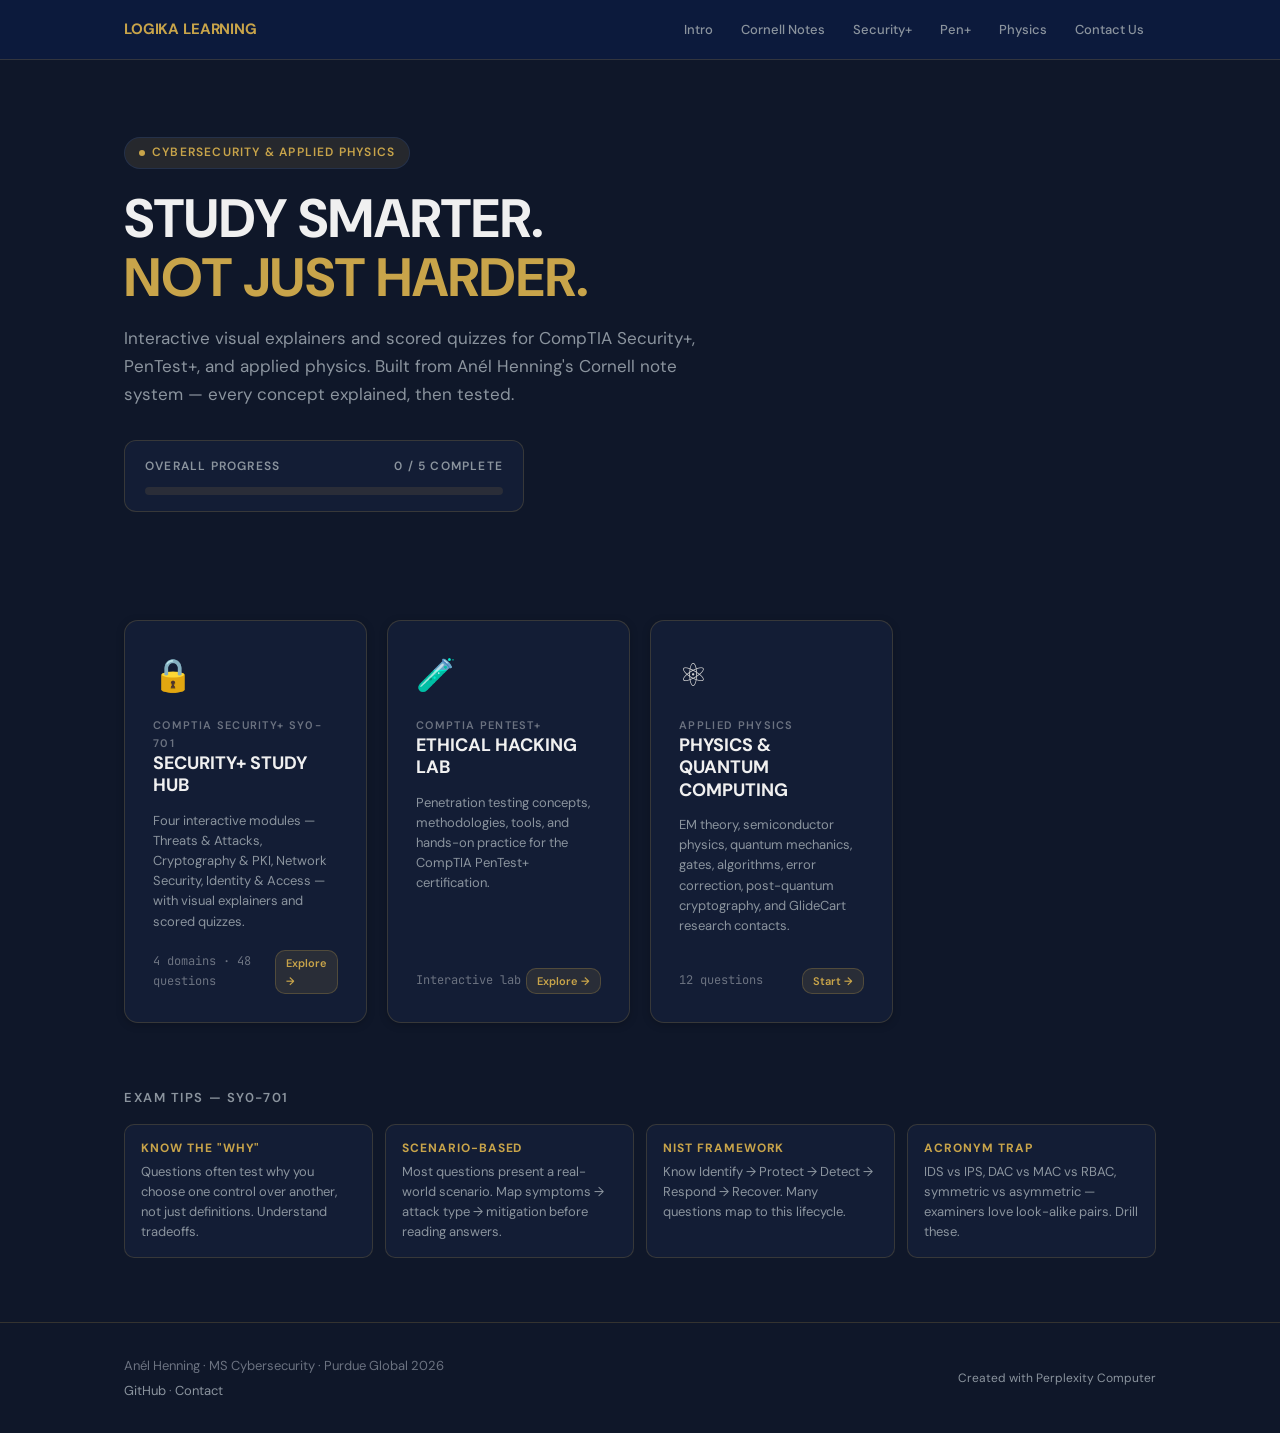
==== index.html @ 8297c1aa "Make all headings uppercase" ====
<!DOCTYPE html>
<html lang="en">
<head>
<!--
   ______                            __
  / ____/___  ____ ___  ____  __  __/ /____  _____
 / /   / __ \/ __ `__ \/ __ \/ / / / __/ _ \/ ___/
/ /___/ /_/ / / / / / / /_/ / /_/ / /_/  __/ /
\____/\____/_/ /_/ /_/ .___/\__,_/\__/\___/_/
                    /_/
        Created with Perplexity Computer
        https://www.perplexity.ai/computer
-->
<meta name="generator" content="Perplexity Computer">
<meta name="author" content="Perplexity Computer">
<meta property="og:see_also" content="https://www.perplexity.ai/computer">
<link rel="author" href="https://www.perplexity.ai/computer">
<meta charset="UTF-8">
<meta name="viewport" content="width=device-width, initial-scale=1.0">
<title>Logical Learning — Cybersecurity &amp; Applied Physics · Anél Henning</title>
<meta name="description" content="Interactive CompTIA Security+ study modules: visual explainers and quizzes for Threats, Cryptography, Network Security, and Identity & Access.">
<link rel="preconnect" href="https://fonts.googleapis.com">
<link rel="preconnect" href="https://fonts.gstatic.com" crossorigin>
<link href="https://fonts.googleapis.com/css2?family=DM+Sans:ital,opsz,wght@0,9..40,300;0,9..40,400;0,9..40,500;0,9..40,600;0,9..40,700&family=JetBrains+Mono:wght@400;500&display=swap" rel="stylesheet">
<style>
  :root {
    --bg: #0f1729;
    --bg-mid: #131d35;
    --bg-card: #131d35;
    --border: rgba(200,164,74,0.2);
    --border-hover: rgba(200,164,74,0.4);
    --accent: #c8a44a;
    --accent-glow: rgba(200,164,74,0.12);
    --green: #4ade80;
    --red: #fb7185;
    --amber: #e8c97a;
    --purple: #a78bfa;
    --text: #d4d4d4;
    --text-muted: #8b949e;
    --text-faint: #6b7280;
    --heading: #f0f0f0;
    --white: #f0f0f0;
  }

  *, *::before, *::after { box-sizing: border-box; margin: 0; padding: 0; }
  html { scroll-behavior: smooth; }

  body {
    font-family: 'DM Sans', system-ui, sans-serif;
    background: var(--bg);
    color: var(--text);
    line-height: 1.65;
    min-height: 100vh;
  }

  .container { max-width: 1080px; margin: 0 auto; padding: 0 clamp(1rem, 3vw, 1.5rem); position: relative; z-index: 1; }

  /* ── NAV ── */
  nav {
    position: sticky; top: 0; z-index: 100;
    background: rgba(13,27,62,0.95); backdrop-filter: blur(14px);
    border-bottom: 1px solid var(--border);
    padding: 14px 0;
  }
  .nav-inner { display: flex; align-items: center; justify-content: space-between; gap: 16px; flex-wrap: wrap; }
  .nav-brand { font-size: 15px; font-weight: 700; color: var(--accent); text-decoration: none; letter-spacing: -0.01em; }
  .nav-brand span { color: var(--text-muted); font-weight: 400; }
  .nav-links { display: flex; gap: 4px; flex-wrap: wrap; }
  .nav-links a {
    padding: 5px 12px; border-radius: 6px; font-size: clamp(0.75rem, 0.3vw + 0.65rem, 0.8125rem); font-weight: 500;
    text-decoration: none; color: var(--text-muted); transition: all 0.2s;
  }
  .nav-links a:hover { color: var(--accent); background: var(--accent-glow); }

  /* ── HERO ── */
  .hero { padding: clamp(3rem, 6vw, 5rem) 0 clamp(2rem, 5vw, 3.75rem); }

  .hero-badge {
    display: inline-flex; align-items: center; gap: 7px;
    padding: 5px 14px; border-radius: 20px; font-size: 12px; font-weight: 600;
    background: var(--accent-glow); border: 1px solid rgba(37,99,235,0.15);
    color: var(--accent); text-transform: uppercase; letter-spacing: 0.1em;
    margin-bottom: 20px;
  }
  .hero-badge::before { content: ''; width: 6px; height: 6px; border-radius: 50%; background: var(--accent); animation: pulse 2s infinite; }
  @keyframes pulse { 0%,100%{opacity:1} 50%{opacity:0.3} }

  h1, h2, h3, h4 { text-transform: uppercase; }
  h1 { font-size: clamp(1.75rem, 4vw + 0.5rem, 3.375rem); font-weight: 700; line-height: 1.1; color: var(--heading); }
  h1 em { font-style: normal; color: var(--accent); }

  .hero-sub { font-size: clamp(0.875rem, 0.5vw + 0.75rem, 1.0625rem); color: var(--text-muted); max-width: 580px; margin-top: 16px; line-height: 1.65; }

  .progress-bar-wrap {
    margin-top: clamp(1.5rem, 3vw, 2rem); max-width: 400px;
    background: var(--bg-mid); border: 1px solid var(--border);
    border-radius: 12px; padding: clamp(0.75rem, 2vw, 1rem) clamp(1rem, 2.5vw, 1.25rem);
  }
  .progress-bar-wrap label { font-size: 12px; font-weight: 600; text-transform: uppercase; letter-spacing: 0.1em; color: var(--text-muted); display: flex; justify-content: space-between; margin-bottom: 10px; }
  .progress-track { height: 8px; background: rgba(200,164,74,0.12); border-radius: 4px; overflow: hidden; }
  .progress-fill { height: 100%; background: linear-gradient(90deg, var(--accent), #e8c97a); border-radius: 4px; width: 0%; transition: width 1s ease; }

  /* ── MODULE GRID ── */
  .module-grid {
    display: grid; grid-template-columns: repeat(auto-fill, minmax(240px, 1fr));
    gap: clamp(0.75rem, 2vw, 1.25rem); padding: clamp(2rem, 4vw, 3rem) 0;
  }

  .module-card {
    background: var(--bg-card); border: 1px solid var(--border);
    border-radius: 14px; padding: clamp(1.25rem, 2.5vw, 1.75rem); text-decoration: none; color: inherit;
    display: flex; flex-direction: column; gap: 14px;
    transition: all 0.25s; position: relative; overflow: hidden;
    box-shadow: 0 2px 8px rgba(0,0,0,0.2);
  }
  .module-card:hover {
    border-color: var(--card-color, var(--accent));
    transform: translateY(-3px);
    box-shadow: 0 12px 40px rgba(200,164,74,0.1);
  }

  .module-icon { font-size: 32px; }
  .module-num { font-size: 11px; font-weight: 600; letter-spacing: 0.12em; text-transform: uppercase; color: var(--text-faint); }
  .module-title { font-size: clamp(1rem, 0.5vw + 0.85rem, 1.125rem); font-weight: 700; color: var(--heading); line-height: 1.25; text-transform: uppercase; }
  .module-desc { font-size: clamp(0.75rem, 0.3vw + 0.7rem, 0.8125rem); color: var(--text-muted); line-height: 1.55; flex: 1; }

  .module-meta { display: flex; justify-content: space-between; align-items: center; margin-top: 4px; }
  .module-count { font-size: 12px; color: var(--text-faint); font-family: 'JetBrains Mono', monospace; }
  .module-status {
    font-size: 11px; font-weight: 600; padding: 3px 10px; border-radius: 10px;
    background: var(--accent-glow); color: var(--accent); border: 1px solid rgba(200,164,74,0.25);
  }
  .module-status.done { background: rgba(74,222,128,0.1); color: var(--green); border-color: rgba(74,222,128,0.2); }

  /* Score badge on card */
  .card-score {
    position: absolute; top: 16px; right: 16px;
    font-size: 12px; font-weight: 700; font-family: 'JetBrains Mono', monospace;
    padding: 3px 8px; border-radius: 8px;
    background: rgba(74,222,128,0.1); color: var(--green);
    display: none;
  }

  /* ── TIPS ── */
  .tips-section { padding: 16px 0 clamp(2rem, 5vw, 4rem); }
  .tips-title { font-size: clamp(0.6875rem, 0.3vw + 0.6rem, 0.8125rem); font-weight: 600; text-transform: uppercase; letter-spacing: 0.12em; color: var(--text-muted); margin-bottom: 16px; }
  .tips-grid { display: grid; grid-template-columns: repeat(auto-fill, minmax(220px, 1fr)); gap: clamp(0.5rem, 1.5vw, 0.75rem); }
  .tip-card {
    background: var(--bg-mid); border: 1px solid var(--border); border-radius: 10px;
    padding: clamp(0.75rem, 2vw, 0.875rem) clamp(0.875rem, 2vw, 1rem); font-size: clamp(0.75rem, 0.3vw + 0.7rem, 0.8125rem); color: var(--text-muted); line-height: 1.55;
  }
  .tip-card strong { color: var(--accent); display: block; margin-bottom: 4px; font-size: 12px; text-transform: uppercase; letter-spacing: 0.08em; }

  /* ── FOOTER ── */
  footer { padding: 32px 0; border-top: 1px solid var(--border); }
  .footer-inner { display: flex; justify-content: space-between; align-items: center; flex-wrap: wrap; gap: 12px; }
  footer p { font-size: 13px; color: var(--text-faint); }
  footer a { color: var(--text-muted); text-decoration: none; }
  footer a:hover { color: var(--accent); }

  /* ── RESPONSIVE ── */
  @media (max-width: 768px) {
    .module-grid { grid-template-columns: 1fr; }
    .tips-grid { grid-template-columns: 1fr 1fr; }
    .footer-inner { flex-direction: column; text-align: center; gap: 8px; }
  }
  @media (max-width: 480px) {
    .tips-grid { grid-template-columns: 1fr; }
    .nav-links a { padding: 4px 8px; font-size: 12px; }
  }
</style>
</head>
<body>

<nav>
  <div class="container">
    <div class="nav-inner">
      <a href="index.html" class="nav-brand">LOGIKA LEARNING</a>
      <div class="nav-links">
  <a href="logika-learning.html">Intro</a>
  <a href="cornell-notes.html">Cornell Notes</a>
  <a href="security-plus.html">Security+</a>
  <a href="pentest.html">Pen+</a>
  <a href="physics.html">Physics</a>
  <a href="https://anelhenning2-collab.github.io/contact-hub/" target="_blank">Contact Us</a>
</div>
    </div>
  </div>
</nav>

<section class="hero">
  <div class="container">
    <div class="hero-badge">Cybersecurity &amp; Applied Physics</div>
    <h1>Study Smarter.<br><em>Not Just Harder.</em></h1>
    <p class="hero-sub">Interactive visual explainers and scored quizzes for CompTIA Security+, PenTest+, and applied physics. Built from Anél Henning's Cornell note system — every concept explained, then tested.</p>

    <div class="progress-bar-wrap">
      <label><span>Overall Progress</span><span id="overallPct">0 / 5 complete</span></label>
      <div class="progress-track"><div class="progress-fill" id="overallBar"></div></div>
    </div>
  </div>
</section>

<section>
  <div class="container">
    <div class="module-grid">

      <a href="security-plus.html" class="module-card" style="--card-color:#2563eb;" id="card-secplus">
        <div class="module-icon">🔒</div>
        <div>
          <div class="module-num">CompTIA Security+ SY0-701</div>
          <div class="module-title">Security+ Study Hub</div>
        </div>
        <div class="module-desc">Four interactive modules — Threats &amp; Attacks, Cryptography &amp; PKI, Network Security, Identity &amp; Access — with visual explainers and scored quizzes.</div>
        <div class="module-meta">
          <span class="module-count">4 domains · 48 questions</span>
          <span class="module-status" id="status-secplus">Explore →</span>
        </div>
      </a>

      <a href="pentest.html" class="module-card" style="--card-color:#d97706;" id="card-pentest">
        <div class="module-icon">🧪</div>
        <div>
          <div class="module-num">CompTIA PenTest+</div>
          <div class="module-title">Ethical Hacking Lab</div>
        </div>
        <div class="module-desc">Penetration testing concepts, methodologies, tools, and hands-on practice for the CompTIA PenTest+ certification.</div>
        <div class="module-meta">
          <span class="module-count">Interactive lab</span>
          <span class="module-status">Explore →</span>
        </div>
      </a>

      <a href="physics.html" class="module-card" style="--card-color:#0891b2;" id="card-physics">
        <div class="card-score" id="score-physics"></div>
        <div class="module-icon">⚛️</div>
        <div>
          <div class="module-num">Applied Physics</div>
          <div class="module-title">Physics &amp; Quantum Computing</div>
        </div>
        <div class="module-desc">EM theory, semiconductor physics, quantum mechanics, gates, algorithms, error correction, post-quantum cryptography, and GlideCart research contacts.</div>
        <div class="module-meta">
          <span class="module-count">12 questions</span>
          <span class="module-status" id="status-physics">Start →</span>
        </div>
      </a>

    </div>
  </div>
</section>

<section class="tips-section">
  <div class="container">
    <div class="tips-title">Exam Tips — SY0-701</div>
    <div class="tips-grid">
      <div class="tip-card"><strong>Know the "Why"</strong>Questions often test why you choose one control over another, not just definitions. Understand tradeoffs.</div>
      <div class="tip-card"><strong>Scenario-Based</strong>Most questions present a real-world scenario. Map symptoms → attack type → mitigation before reading answers.</div>
      <div class="tip-card"><strong>NIST Framework</strong>Know Identify → Protect → Detect → Respond → Recover. Many questions map to this lifecycle.</div>
      <div class="tip-card"><strong>Acronym Trap</strong>IDS vs IPS, DAC vs MAC vs RBAC, symmetric vs asymmetric — examiners love look-alike pairs. Drill these.</div>
    </div>
  </div>
</section>

<footer>
  <div class="container">
    <div class="footer-inner">
      <div>
        <p>Anél Henning · MS Cybersecurity · Purdue Global 2026</p>
        <p style="margin-top:4px;"><a href="https://github.com/AnelHenning2-collab" target="_blank">GitHub</a> · <a href="mailto:anelhenning2@student.purdueglobal.edu">Contact</a></p>
      </div>
      <p><a href="https://www.perplexity.ai/computer" target="_blank" rel="noopener noreferrer" style="font-size:12px;">Created with Perplexity Computer</a></p>
    </div>
  </div>
</footer>

<script>
// Load scores from localStorage
const secModules = ['threats','crypto','network','identity'];
let secCompleted = 0;
secModules.forEach(m => {
  const saved = localStorage.getItem('secplus_score_' + m);
  if (saved) secCompleted++;
});
if (secCompleted > 0) {
  const el = document.getElementById('status-secplus');
  if (el) {
    el.textContent = secCompleted + '/4 done →';
    if (secCompleted === 4) el.className = 'module-status done';
  }
}

// Physics score
const physSaved = localStorage.getItem('secplus_score_physics');
if (physSaved) {
  const d = JSON.parse(physSaved);
  const scorePct = Math.round((d.correct / d.total) * 100);
  const scoreEl = document.getElementById('score-physics');
  if (scoreEl) { scoreEl.textContent = scorePct + '%'; scoreEl.style.display = 'block'; }
  const statusEl = document.getElementById('status-physics');
  if (statusEl) { statusEl.textContent = 'Review →'; statusEl.className = 'module-status done'; }
}

// Overall progress (sec+ domains + physics)
const totalCompleted = secCompleted + (physSaved ? 1 : 0);
const bar = document.getElementById('overallBar');
const pctLabel = document.getElementById('overallPct');
if (bar) bar.style.width = (totalCompleted / 5 * 100) + '%';
if (pctLabel) pctLabel.textContent = totalCompleted + ' / 5 complete';
</script>
</body>
</html>
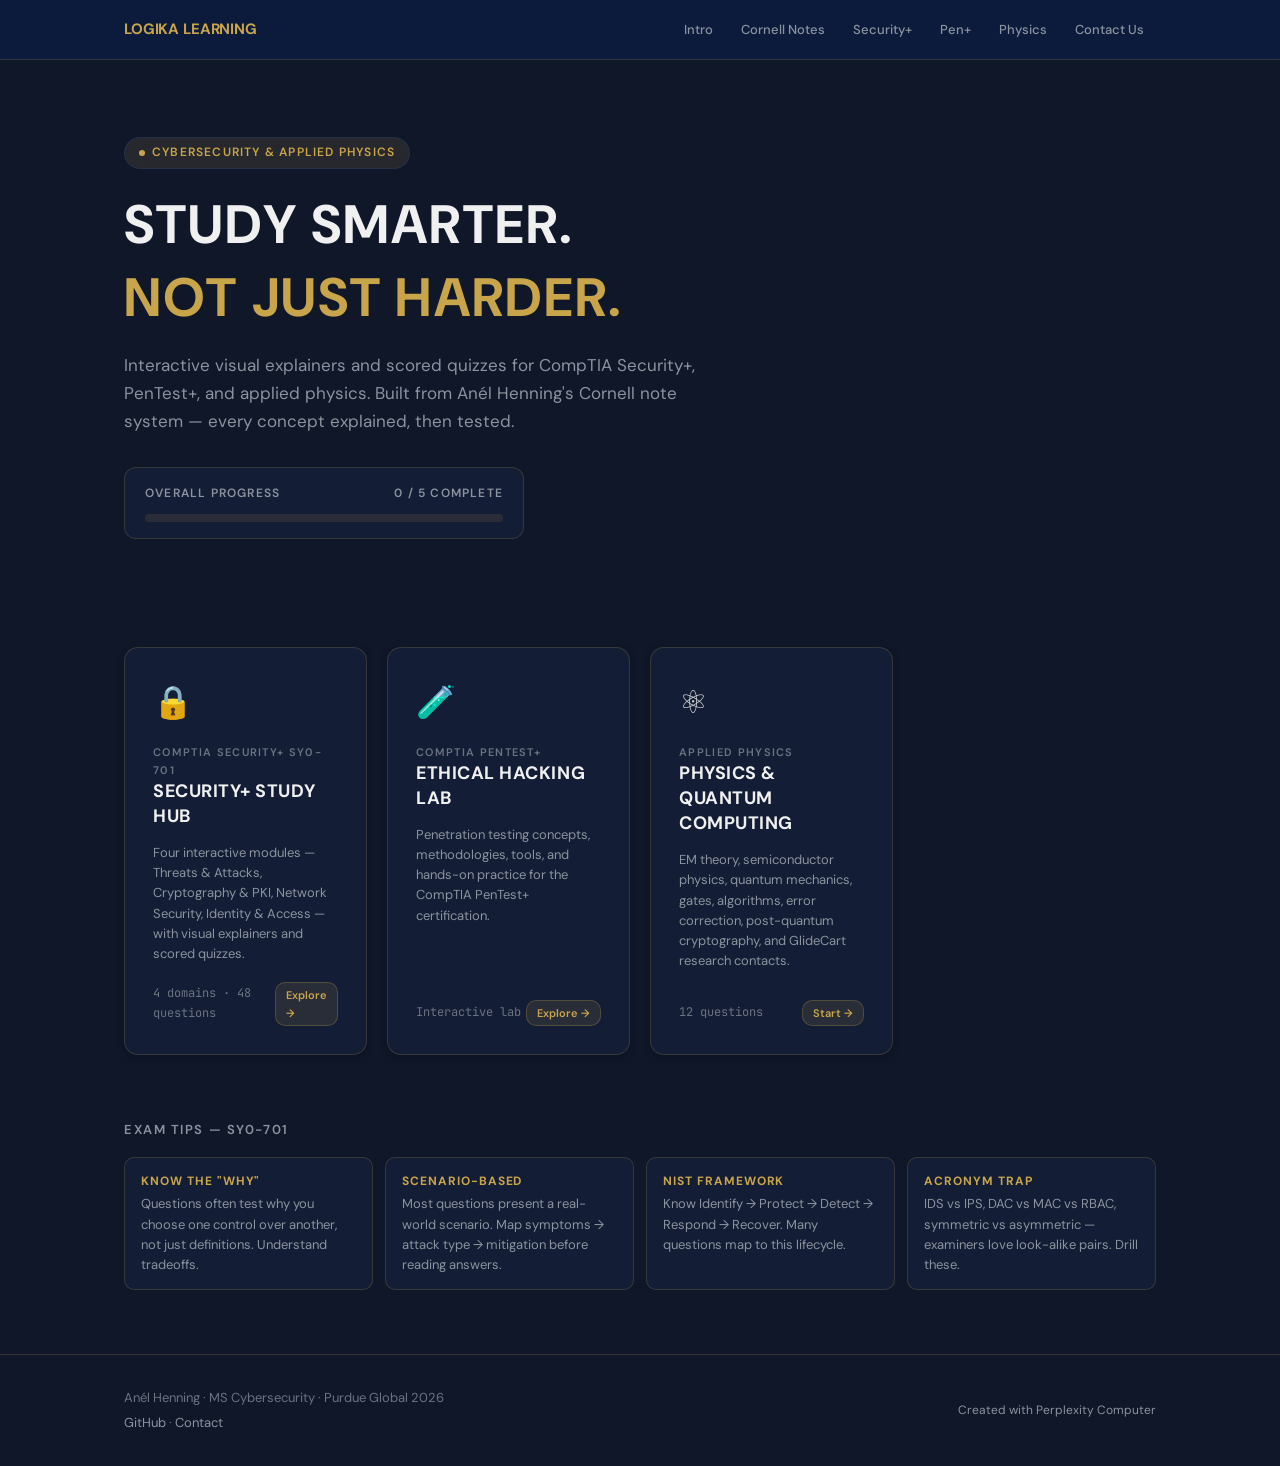
==== commit e89d71ec: "Open up leading on all-caps titles for better readability" ====
--- a/index.html
+++ b/index.html
@@ -86,7 +86,7 @@
   @keyframes pulse { 0%,100%{opacity:1} 50%{opacity:0.3} }
 
   h1, h2, h3, h4 { text-transform: uppercase; }
-  h1 { font-size: clamp(1.75rem, 4vw + 0.5rem, 3.375rem); font-weight: 700; line-height: 1.1; color: var(--heading); }
+  h1 { font-size: clamp(1.75rem, 4vw + 0.5rem, 3.375rem); font-weight: 700; line-height: 1.35; color: var(--heading); letter-spacing: 0.04em; }
   h1 em { font-style: normal; color: var(--accent); }
 
   .hero-sub { font-size: clamp(0.875rem, 0.5vw + 0.75rem, 1.0625rem); color: var(--text-muted); max-width: 580px; margin-top: 16px; line-height: 1.65; }
@@ -121,7 +121,7 @@
 
   .module-icon { font-size: 32px; }
   .module-num { font-size: 11px; font-weight: 600; letter-spacing: 0.12em; text-transform: uppercase; color: var(--text-faint); }
-  .module-title { font-size: clamp(1rem, 0.5vw + 0.85rem, 1.125rem); font-weight: 700; color: var(--heading); line-height: 1.25; text-transform: uppercase; }
+  .module-title { font-size: clamp(1rem, 0.5vw + 0.85rem, 1.125rem); font-weight: 700; color: var(--heading); line-height: 1.4; text-transform: uppercase; letter-spacing: 0.03em; }
   .module-desc { font-size: clamp(0.75rem, 0.3vw + 0.7rem, 0.8125rem); color: var(--text-muted); line-height: 1.55; flex: 1; }
 
   .module-meta { display: flex; justify-content: space-between; align-items: center; margin-top: 4px; }
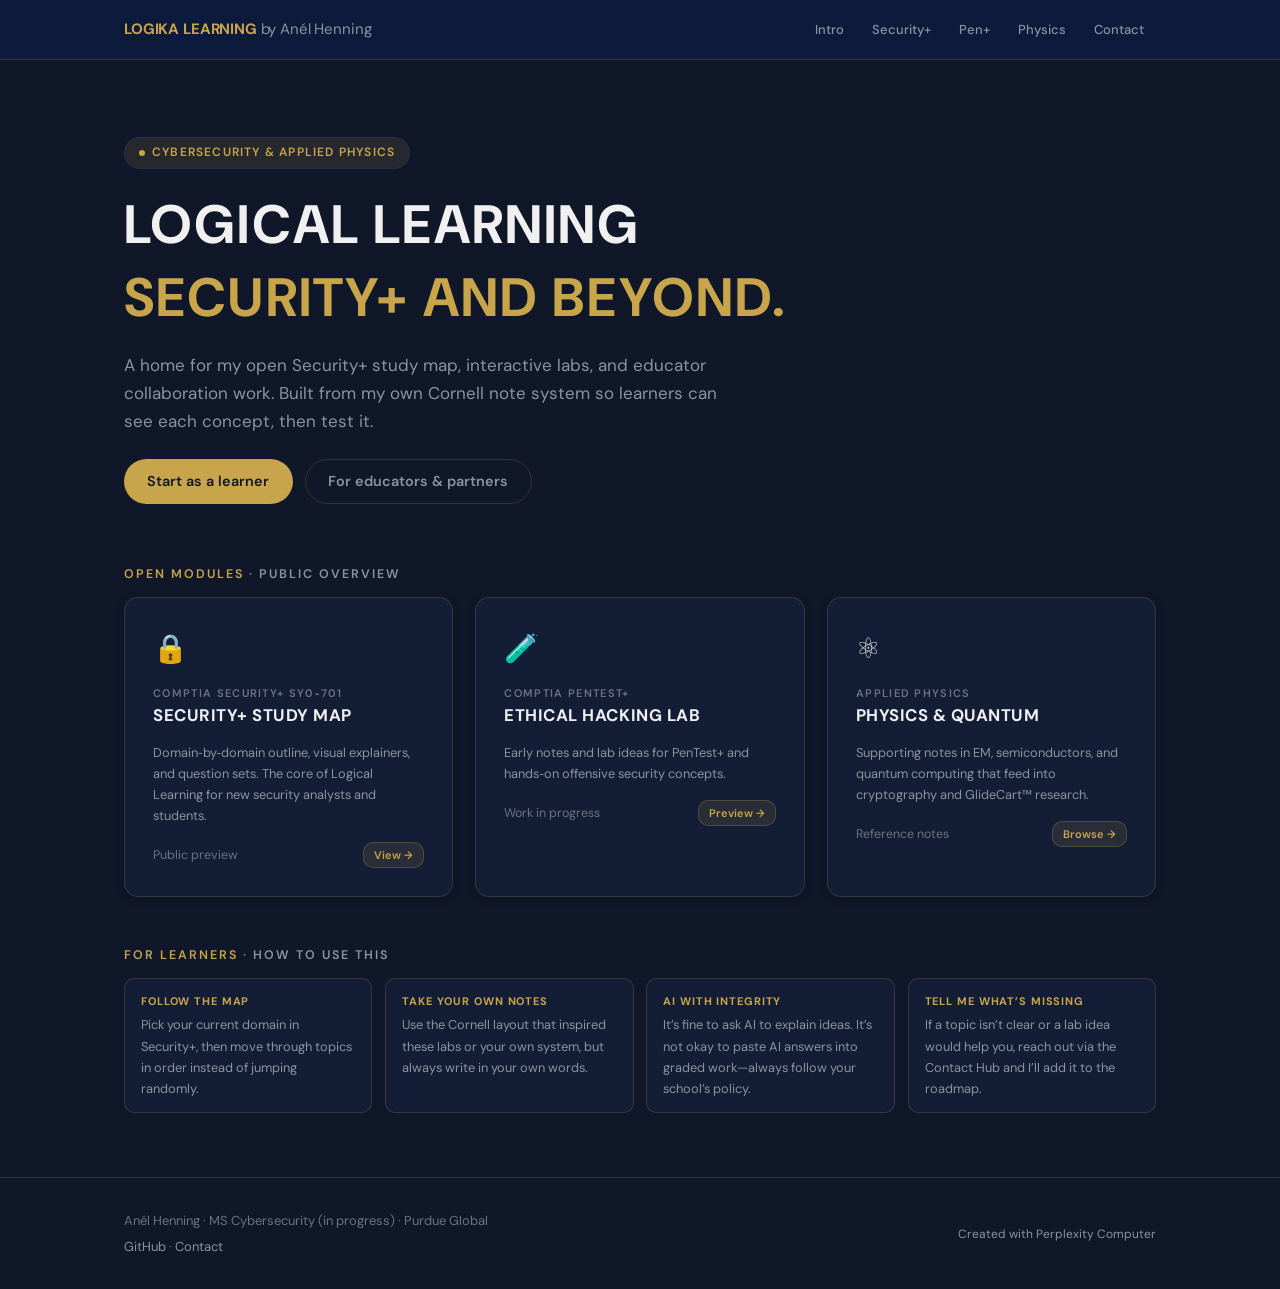
==== commit 9c40b942: "Update index.html" ====
--- a/index.html
+++ b/index.html
@@ -15,13 +15,16 @@
 <meta name="author" content="Perplexity Computer">
 <meta property="og:see_also" content="https://www.perplexity.ai/computer">
 <link rel="author" href="https://www.perplexity.ai/computer">
+
 <meta charset="UTF-8">
 <meta name="viewport" content="width=device-width, initial-scale=1.0">
-<title>Logical Learning — Cybersecurity &amp; Applied Physics · Anél Henning</title>
-<meta name="description" content="Interactive CompTIA Security+ study modules: visual explainers and quizzes for Threats, Cryptography, Network Security, and Identity & Access.">
+<title>Logical Learning — Cybersecurity & Applied Physics · Anél Henning</title>
+<meta name="description" content="Logical Learning: open Security+ study map, labs, and educator collaboration hub by Anél Henning.">
+
 <link rel="preconnect" href="https://fonts.googleapis.com">
 <link rel="preconnect" href="https://fonts.gstatic.com" crossorigin>
 <link href="https://fonts.googleapis.com/css2?family=DM+Sans:ital,opsz,wght@0,9..40,300;0,9..40,400;0,9..40,500;0,9..40,600;0,9..40,700&family=JetBrains+Mono:wght@400;500&display=swap" rel="stylesheet">
+
 <style>
   :root {
     --bg: #0f1729;
@@ -53,64 +56,177 @@
     min-height: 100vh;
   }
 
-  .container { max-width: 1080px; margin: 0 auto; padding: 0 clamp(1rem, 3vw, 1.5rem); position: relative; z-index: 1; }
-
-  /* ── NAV ── */
+  .container {
+    max-width: 1080px;
+    margin: 0 auto;
+    padding: 0 clamp(1rem, 3vw, 1.5rem);
+    position: relative;
+    z-index: 1;
+  }
+
+  /* NAV */
   nav {
-    position: sticky; top: 0; z-index: 100;
-    background: rgba(13,27,62,0.95); backdrop-filter: blur(14px);
+    position: sticky;
+    top: 0;
+    z-index: 100;
+    background: rgba(13,27,62,0.95);
+    backdrop-filter: blur(14px);
     border-bottom: 1px solid var(--border);
     padding: 14px 0;
   }
-  .nav-inner { display: flex; align-items: center; justify-content: space-between; gap: 16px; flex-wrap: wrap; }
-  .nav-brand { font-size: 15px; font-weight: 700; color: var(--accent); text-decoration: none; letter-spacing: -0.01em; }
-  .nav-brand span { color: var(--text-muted); font-weight: 400; }
-  .nav-links { display: flex; gap: 4px; flex-wrap: wrap; }
+  .nav-inner {
+    display: flex;
+    align-items: center;
+    justify-content: space-between;
+    gap: 16px;
+    flex-wrap: wrap;
+  }
+  .nav-brand {
+    font-size: 15px;
+    font-weight: 700;
+    color: var(--accent);
+    text-decoration: none;
+    letter-spacing: -0.01em;
+  }
+  .nav-brand span {
+    color: var(--text-muted);
+    font-weight: 400;
+  }
+  .nav-links {
+    display: flex;
+    gap: 4px;
+    flex-wrap: wrap;
+  }
   .nav-links a {
-    padding: 5px 12px; border-radius: 6px; font-size: clamp(0.75rem, 0.3vw + 0.65rem, 0.8125rem); font-weight: 500;
-    text-decoration: none; color: var(--text-muted); transition: all 0.2s;
-  }
-  .nav-links a:hover { color: var(--accent); background: var(--accent-glow); }
-
-  /* ── HERO ── */
-  .hero { padding: clamp(3rem, 6vw, 5rem) 0 clamp(2rem, 5vw, 3.75rem); }
-
+    padding: 5px 12px;
+    border-radius: 6px;
+    font-size: clamp(0.75rem, 0.3vw + 0.65rem, 0.8125rem);
+    font-weight: 500;
+    text-decoration: none;
+    color: var(--text-muted);
+    transition: all 0.2s;
+  }
+  .nav-links a:hover {
+    color: var(--accent);
+    background: var(--accent-glow);
+  }
+
+  /* HERO */
+  h1, h2, h3 { text-transform: uppercase; }
+
+  .hero {
+    padding: clamp(3rem, 6vw, 5rem) 0 clamp(2rem, 5vw, 3.75rem);
+  }
   .hero-badge {
-    display: inline-flex; align-items: center; gap: 7px;
-    padding: 5px 14px; border-radius: 20px; font-size: 12px; font-weight: 600;
-    background: var(--accent-glow); border: 1px solid rgba(37,99,235,0.15);
-    color: var(--accent); text-transform: uppercase; letter-spacing: 0.1em;
+    display: inline-flex;
+    align-items: center;
+    gap: 7px;
+    padding: 5px 14px;
+    border-radius: 20px;
+    font-size: 12px;
+    font-weight: 600;
+    background: var(--accent-glow);
+    border: 1px solid rgba(37,99,235,0.15);
+    color: var(--accent);
+    text-transform: uppercase;
+    letter-spacing: 0.1em;
     margin-bottom: 20px;
   }
-  .hero-badge::before { content: ''; width: 6px; height: 6px; border-radius: 50%; background: var(--accent); animation: pulse 2s infinite; }
-  @keyframes pulse { 0%,100%{opacity:1} 50%{opacity:0.3} }
-
-  h1, h2, h3, h4 { text-transform: uppercase; }
-  h1 { font-size: clamp(1.75rem, 4vw + 0.5rem, 3.375rem); font-weight: 700; line-height: 1.35; color: var(--heading); letter-spacing: 0.04em; }
-  h1 em { font-style: normal; color: var(--accent); }
-
-  .hero-sub { font-size: clamp(0.875rem, 0.5vw + 0.75rem, 1.0625rem); color: var(--text-muted); max-width: 580px; margin-top: 16px; line-height: 1.65; }
-
-  .progress-bar-wrap {
-    margin-top: clamp(1.5rem, 3vw, 2rem); max-width: 400px;
-    background: var(--bg-mid); border: 1px solid var(--border);
-    border-radius: 12px; padding: clamp(0.75rem, 2vw, 1rem) clamp(1rem, 2.5vw, 1.25rem);
-  }
-  .progress-bar-wrap label { font-size: 12px; font-weight: 600; text-transform: uppercase; letter-spacing: 0.1em; color: var(--text-muted); display: flex; justify-content: space-between; margin-bottom: 10px; }
-  .progress-track { height: 8px; background: rgba(200,164,74,0.12); border-radius: 4px; overflow: hidden; }
-  .progress-fill { height: 100%; background: linear-gradient(90deg, var(--accent), #e8c97a); border-radius: 4px; width: 0%; transition: width 1s ease; }
-
-  /* ── MODULE GRID ── */
+  .hero-badge::before {
+    content: '';
+    width: 6px;
+    height: 6px;
+    border-radius: 50%;
+    background: var(--accent);
+    animation: pulse 2s infinite;
+  }
+  @keyframes pulse { 0%,100%{opacity:1}50%{opacity:0.3} }
+
+  h1 {
+    font-size: clamp(1.75rem, 4vw + 0.5rem, 3.375rem);
+    font-weight: 700;
+    line-height: 1.35;
+    color: var(--heading);
+    letter-spacing: 0.04em;
+  }
+  h1 em {
+    font-style: normal;
+    color: var(--accent);
+  }
+  .hero-sub {
+    font-size: clamp(0.875rem, 0.5vw + 0.75rem, 1.0625rem);
+    color: var(--text-muted);
+    max-width: 620px;
+    margin-top: 16px;
+  }
+
+  .hero-cta-row {
+    display: flex;
+    flex-wrap: wrap;
+    gap: 12px;
+    margin-top: 24px;
+  }
+  .hero-btn {
+    display: inline-flex;
+    align-items: center;
+    justify-content: center;
+    padding: 0.6rem 1.4rem;
+    border-radius: 999px;
+    border: 1px solid var(--border);
+    text-decoration: none;
+    font-size: 0.9rem;
+    font-weight: 600;
+    cursor: pointer;
+    transition: all 0.2s;
+  }
+  .hero-btn.primary {
+    background: var(--accent);
+    color: #111827;
+    border-color: transparent;
+  }
+  .hero-btn.primary:hover {
+    filter: brightness(0.95);
+  }
+  .hero-btn.ghost {
+    background: transparent;
+    color: var(--text-muted);
+  }
+  .hero-btn.ghost:hover {
+    border-color: var(--border-hover);
+    color: var(--accent);
+  }
+
+  /* MODULE GRID */
+  .section-heading {
+    font-size: 0.78rem;
+    font-weight: 600;
+    text-transform: uppercase;
+    letter-spacing: 0.16em;
+    color: var(--text-muted);
+    margin-bottom: 0.75rem;
+  }
+  .section-heading span {
+    color: var(--accent);
+  }
+
   .module-grid {
-    display: grid; grid-template-columns: repeat(auto-fill, minmax(240px, 1fr));
-    gap: clamp(0.75rem, 2vw, 1.25rem); padding: clamp(2rem, 4vw, 3rem) 0;
+    display: grid;
+    grid-template-columns: repeat(auto-fill, minmax(260px, 1fr));
+    gap: clamp(0.9rem, 2.4vw, 1.4rem);
+    padding: 0 0 clamp(2.25rem, 5vw, 3rem);
   }
 
   .module-card {
-    background: var(--bg-card); border: 1px solid var(--border);
-    border-radius: 14px; padding: clamp(1.25rem, 2.5vw, 1.75rem); text-decoration: none; color: inherit;
-    display: flex; flex-direction: column; gap: 14px;
-    transition: all 0.25s; position: relative; overflow: hidden;
+    background: var(--bg-card);
+    border: 1px solid var(--border);
+    border-radius: 14px;
+    padding: clamp(1.25rem, 2.5vw, 1.75rem);
+    text-decoration: none;
+    color: inherit;
+    display: flex;
+    flex-direction: column;
+    gap: 12px;
+    transition: all 0.25s;
     box-shadow: 0 2px 8px rgba(0,0,0,0.2);
   }
   .module-card:hover {
@@ -119,46 +235,93 @@
     box-shadow: 0 12px 40px rgba(200,164,74,0.1);
   }
 
-  .module-icon { font-size: 32px; }
-  .module-num { font-size: 11px; font-weight: 600; letter-spacing: 0.12em; text-transform: uppercase; color: var(--text-faint); }
-  .module-title { font-size: clamp(1rem, 0.5vw + 0.85rem, 1.125rem); font-weight: 700; color: var(--heading); line-height: 1.4; text-transform: uppercase; letter-spacing: 0.03em; }
-  .module-desc { font-size: clamp(0.75rem, 0.3vw + 0.7rem, 0.8125rem); color: var(--text-muted); line-height: 1.55; flex: 1; }
-
-  .module-meta { display: flex; justify-content: space-between; align-items: center; margin-top: 4px; }
-  .module-count { font-size: 12px; color: var(--text-faint); font-family: 'JetBrains Mono', monospace; }
+  .module-icon { font-size: 28px; }
+  .module-num {
+    font-size: 11px;
+    font-weight: 600;
+    letter-spacing: 0.12em;
+    text-transform: uppercase;
+    color: var(--text-faint);
+  }
+  .module-title {
+    font-size: 1.05rem;
+    font-weight: 700;
+    color: var(--heading);
+    text-transform: uppercase;
+    letter-spacing: 0.03em;
+  }
+  .module-desc {
+    font-size: 0.8rem;
+    color: var(--text-muted);
+  }
+  .module-meta {
+    display: flex;
+    justify-content: space-between;
+    align-items: center;
+    margin-top: 4px;
+    font-size: 0.78rem;
+    color: var(--text-faint);
+  }
   .module-status {
-    font-size: 11px; font-weight: 600; padding: 3px 10px; border-radius: 10px;
-    background: var(--accent-glow); color: var(--accent); border: 1px solid rgba(200,164,74,0.25);
-  }
-  .module-status.done { background: rgba(74,222,128,0.1); color: var(--green); border-color: rgba(74,222,128,0.2); }
-
-  /* Score badge on card */
-  .card-score {
-    position: absolute; top: 16px; right: 16px;
-    font-size: 12px; font-weight: 700; font-family: 'JetBrains Mono', monospace;
-    padding: 3px 8px; border-radius: 8px;
-    background: rgba(74,222,128,0.1); color: var(--green);
-    display: none;
-  }
-
-  /* ── TIPS ── */
-  .tips-section { padding: 16px 0 clamp(2rem, 5vw, 4rem); }
-  .tips-title { font-size: clamp(0.6875rem, 0.3vw + 0.6rem, 0.8125rem); font-weight: 600; text-transform: uppercase; letter-spacing: 0.12em; color: var(--text-muted); margin-bottom: 16px; }
-  .tips-grid { display: grid; grid-template-columns: repeat(auto-fill, minmax(220px, 1fr)); gap: clamp(0.5rem, 1.5vw, 0.75rem); }
+    font-size: 11px;
+    font-weight: 600;
+    padding: 3px 10px;
+    border-radius: 10px;
+    background: var(--accent-glow);
+    color: var(--accent);
+    border: 1px solid rgba(200,164,74,0.25);
+  }
+
+  /* TIPS */
+  .tips-section {
+    padding: 0 0 clamp(2.75rem, 6vw, 4rem);
+  }
+  .tips-grid {
+    display: grid;
+    grid-template-columns: repeat(auto-fill, minmax(220px, 1fr));
+    gap: clamp(0.5rem, 1.5vw, 0.8rem);
+  }
   .tip-card {
-    background: var(--bg-mid); border: 1px solid var(--border); border-radius: 10px;
-    padding: clamp(0.75rem, 2vw, 0.875rem) clamp(0.875rem, 2vw, 1rem); font-size: clamp(0.75rem, 0.3vw + 0.7rem, 0.8125rem); color: var(--text-muted); line-height: 1.55;
-  }
-  .tip-card strong { color: var(--accent); display: block; margin-bottom: 4px; font-size: 12px; text-transform: uppercase; letter-spacing: 0.08em; }
-
-  /* ── FOOTER ── */
-  footer { padding: 32px 0; border-top: 1px solid var(--border); }
-  .footer-inner { display: flex; justify-content: space-between; align-items: center; flex-wrap: wrap; gap: 12px; }
-  footer p { font-size: 13px; color: var(--text-faint); }
-  footer a { color: var(--text-muted); text-decoration: none; }
-  footer a:hover { color: var(--accent); }
-
-  /* ── RESPONSIVE ── */
+    background: var(--bg-mid);
+    border: 1px solid var(--border);
+    border-radius: 10px;
+    padding: 0.85rem 1rem;
+    font-size: 0.8rem;
+    color: var(--text-muted);
+  }
+  .tip-card strong {
+    color: var(--accent);
+    display: block;
+    margin-bottom: 4px;
+    font-size: 11px;
+    text-transform: uppercase;
+    letter-spacing: 0.08em;
+  }
+
+  /* FOOTER */
+  footer {
+    padding: 32px 0;
+    border-top: 1px solid var(--border);
+  }
+  .footer-inner {
+    display: flex;
+    justify-content: space-between;
+    align-items: center;
+    flex-wrap: wrap;
+    gap: 12px;
+  }
+  footer p {
+    font-size: 13px;
+    color: var(--text-faint);
+  }
+  footer a {
+    color: var(--text-muted);
+    text-decoration: none;
+  }
+  footer a:hover {
+    color: var(--accent);
+  }
+
   @media (max-width: 768px) {
     .module-grid { grid-template-columns: 1fr; }
     .tips-grid { grid-template-columns: 1fr 1fr; }
@@ -175,73 +338,87 @@
 <nav>
   <div class="container">
     <div class="nav-inner">
-      <a href="index.html" class="nav-brand">LOGIKA LEARNING</a>
+      <a href="index.html" class="nav-brand">LOGIKA LEARNING <span>by Anél Henning</span></a>
       <div class="nav-links">
-  <a href="logika-learning.html">Intro</a>
-  <a href="cornell-notes.html">Cornell Notes</a>
-  <a href="security-plus.html">Security+</a>
-  <a href="pentest.html">Pen+</a>
-  <a href="physics.html">Physics</a>
-  <a href="https://anelhenning2-collab.github.io/contact-hub/" target="_blank">Contact Us</a>
-</div>
+        <a href="logika-learning.html">Intro</a>
+        <a href="security-plus.html">Security+</a>
+        <a href="pentest.html">Pen+</a>
+        <a href="physics.html">Physics</a>
+        <a href="https://anelhenning2-collab.github.io/contact-hub/" target="_blank">Contact</a>
+      </div>
     </div>
   </div>
 </nav>
 
 <section class="hero">
   <div class="container">
-    <div class="hero-badge">Cybersecurity &amp; Applied Physics</div>
-    <h1>Study Smarter.<br><em>Not Just Harder.</em></h1>
-    <p class="hero-sub">Interactive visual explainers and scored quizzes for CompTIA Security+, PenTest+, and applied physics. Built from Anél Henning's Cornell note system — every concept explained, then tested.</p>
-
-    <div class="progress-bar-wrap">
-      <label><span>Overall Progress</span><span id="overallPct">0 / 5 complete</span></label>
-      <div class="progress-track"><div class="progress-fill" id="overallBar"></div></div>
+    <div class="hero-badge">Cybersecurity & Applied Physics</div>
+    <h1>Logical Learning<br><em>Security+ and beyond.</em></h1>
+    <p class="hero-sub">
+      A home for my open Security+ study map, interactive labs, and
+      educator collaboration work. Built from my own Cornell note
+      system so learners can see each concept, then test it.
+    </p>
+
+    <div class="hero-cta-row">
+      <a href="learners/" class="hero-btn primary">Start as a learner</a>
+      <a href="partners/" class="hero-btn ghost">For educators & partners</a>
     </div>
   </div>
 </section>
 
 <section>
   <div class="container">
+    <p class="section-heading"><span>Open modules</span> · public overview</p>
     <div class="module-grid">
 
-      <a href="security-plus.html" class="module-card" style="--card-color:#2563eb;" id="card-secplus">
+      <a href="security-plus.html" class="module-card" style="--card-color:#2563eb;">
         <div class="module-icon">🔒</div>
         <div>
-          <div class="module-num">CompTIA Security+ SY0-701</div>
-          <div class="module-title">Security+ Study Hub</div>
-        </div>
-        <div class="module-desc">Four interactive modules — Threats &amp; Attacks, Cryptography &amp; PKI, Network Security, Identity &amp; Access — with visual explainers and scored quizzes.</div>
+          <div class="module-num">CompTIA Security+ SY0‑701</div>
+          <div class="module-title">Security+ Study Map</div>
+        </div>
+        <div class="module-desc">
+          Domain‑by‑domain outline, visual explainers, and question
+          sets. The core of Logical Learning for new security
+          analysts and students.
+        </div>
         <div class="module-meta">
-          <span class="module-count">4 domains · 48 questions</span>
-          <span class="module-status" id="status-secplus">Explore →</span>
+          <span>Public preview</span>
+          <span class="module-status">View →</span>
         </div>
       </a>
 
-      <a href="pentest.html" class="module-card" style="--card-color:#d97706;" id="card-pentest">
+      <a href="pentest.html" class="module-card" style="--card-color:#d97706;">
         <div class="module-icon">🧪</div>
         <div>
           <div class="module-num">CompTIA PenTest+</div>
           <div class="module-title">Ethical Hacking Lab</div>
         </div>
-        <div class="module-desc">Penetration testing concepts, methodologies, tools, and hands-on practice for the CompTIA PenTest+ certification.</div>
+        <div class="module-desc">
+          Early notes and lab ideas for PenTest+ and hands‑on
+          offensive security concepts.
+        </div>
         <div class="module-meta">
-          <span class="module-count">Interactive lab</span>
-          <span class="module-status">Explore →</span>
+          <span>Work in progress</span>
+          <span class="module-status">Preview →</span>
         </div>
       </a>
 
-      <a href="physics.html" class="module-card" style="--card-color:#0891b2;" id="card-physics">
-        <div class="card-score" id="score-physics"></div>
+      <a href="physics.html" class="module-card" style="--card-color:#0891b2;">
         <div class="module-icon">⚛️</div>
         <div>
           <div class="module-num">Applied Physics</div>
-          <div class="module-title">Physics &amp; Quantum Computing</div>
-        </div>
-        <div class="module-desc">EM theory, semiconductor physics, quantum mechanics, gates, algorithms, error correction, post-quantum cryptography, and GlideCart research contacts.</div>
+          <div class="module-title">Physics & Quantum</div>
+        </div>
+        <div class="module-desc">
+          Supporting notes in EM, semiconductors, and quantum
+          computing that feed into cryptography and GlideCart™
+          research.
+        </div>
         <div class="module-meta">
-          <span class="module-count">12 questions</span>
-          <span class="module-status" id="status-physics">Start →</span>
+          <span>Reference notes</span>
+          <span class="module-status">Browse →</span>
         </div>
       </a>
 
@@ -251,12 +428,29 @@
 
 <section class="tips-section">
   <div class="container">
-    <div class="tips-title">Exam Tips — SY0-701</div>
+    <p class="section-heading"><span>For learners</span> · how to use this</p>
     <div class="tips-grid">
-      <div class="tip-card"><strong>Know the "Why"</strong>Questions often test why you choose one control over another, not just definitions. Understand tradeoffs.</div>
-      <div class="tip-card"><strong>Scenario-Based</strong>Most questions present a real-world scenario. Map symptoms → attack type → mitigation before reading answers.</div>
-      <div class="tip-card"><strong>NIST Framework</strong>Know Identify → Protect → Detect → Respond → Recover. Many questions map to this lifecycle.</div>
-      <div class="tip-card"><strong>Acronym Trap</strong>IDS vs IPS, DAC vs MAC vs RBAC, symmetric vs asymmetric — examiners love look-alike pairs. Drill these.</div>
+      <div class="tip-card">
+        <strong>Follow the map</strong>
+        Pick your current domain in Security+, then move through
+        topics in order instead of jumping randomly.
+      </div>
+      <div class="tip-card">
+        <strong>Take your own notes</strong>
+        Use the Cornell layout that inspired these labs or your own
+        system, but always write in your own words.
+      </div>
+      <div class="tip-card">
+        <strong>AI with integrity</strong>
+        It’s fine to ask AI to explain ideas. It’s not okay to paste
+        AI answers into graded work—always follow your school’s
+        policy.
+      </div>
+      <div class="tip-card">
+        <strong>Tell me what’s missing</strong>
+        If a topic isn’t clear or a lab idea would help you, reach
+        out via the Contact Hub and I’ll add it to the roadmap.
+      </div>
     </div>
   </div>
 </section>
@@ -265,47 +459,21 @@
   <div class="container">
     <div class="footer-inner">
       <div>
-        <p>Anél Henning · MS Cybersecurity · Purdue Global 2026</p>
-        <p style="margin-top:4px;"><a href="https://github.com/AnelHenning2-collab" target="_blank">GitHub</a> · <a href="mailto:anelhenning2@student.purdueglobal.edu">Contact</a></p>
-      </div>
-      <p><a href="https://www.perplexity.ai/computer" target="_blank" rel="noopener noreferrer" style="font-size:12px;">Created with Perplexity Computer</a></p>
+        <p>Anél Henning · MS Cybersecurity (in progress) · Purdue Global</p>
+        <p style="margin-top:4px;">
+          <a href="https://github.com/AnelHenning2-collab" target="_blank">GitHub</a>
+          ·
+          <a href="mailto:anelhenning2@student.purdueglobal.edu">Contact</a>
+        </p>
+      </div>
+      <p>
+        <a href="https://www.perplexity.ai/computer" target="_blank" rel="noopener noreferrer" style="font-size:12px;">
+          Created with Perplexity Computer
+        </a>
+      </p>
     </div>
   </div>
 </footer>
 
-<script>
-// Load scores from localStorage
-const secModules = ['threats','crypto','network','identity'];
-let secCompleted = 0;
-secModules.forEach(m => {
-  const saved = localStorage.getItem('secplus_score_' + m);
-  if (saved) secCompleted++;
-});
-if (secCompleted > 0) {
-  const el = document.getElementById('status-secplus');
-  if (el) {
-    el.textContent = secCompleted + '/4 done →';
-    if (secCompleted === 4) el.className = 'module-status done';
-  }
-}
-
-// Physics score
-const physSaved = localStorage.getItem('secplus_score_physics');
-if (physSaved) {
-  const d = JSON.parse(physSaved);
-  const scorePct = Math.round((d.correct / d.total) * 100);
-  const scoreEl = document.getElementById('score-physics');
-  if (scoreEl) { scoreEl.textContent = scorePct + '%'; scoreEl.style.display = 'block'; }
-  const statusEl = document.getElementById('status-physics');
-  if (statusEl) { statusEl.textContent = 'Review →'; statusEl.className = 'module-status done'; }
-}
-
-// Overall progress (sec+ domains + physics)
-const totalCompleted = secCompleted + (physSaved ? 1 : 0);
-const bar = document.getElementById('overallBar');
-const pctLabel = document.getElementById('overallPct');
-if (bar) bar.style.width = (totalCompleted / 5 * 100) + '%';
-if (pctLabel) pctLabel.textContent = totalCompleted + ' / 5 complete';
-</script>
 </body>
 </html>
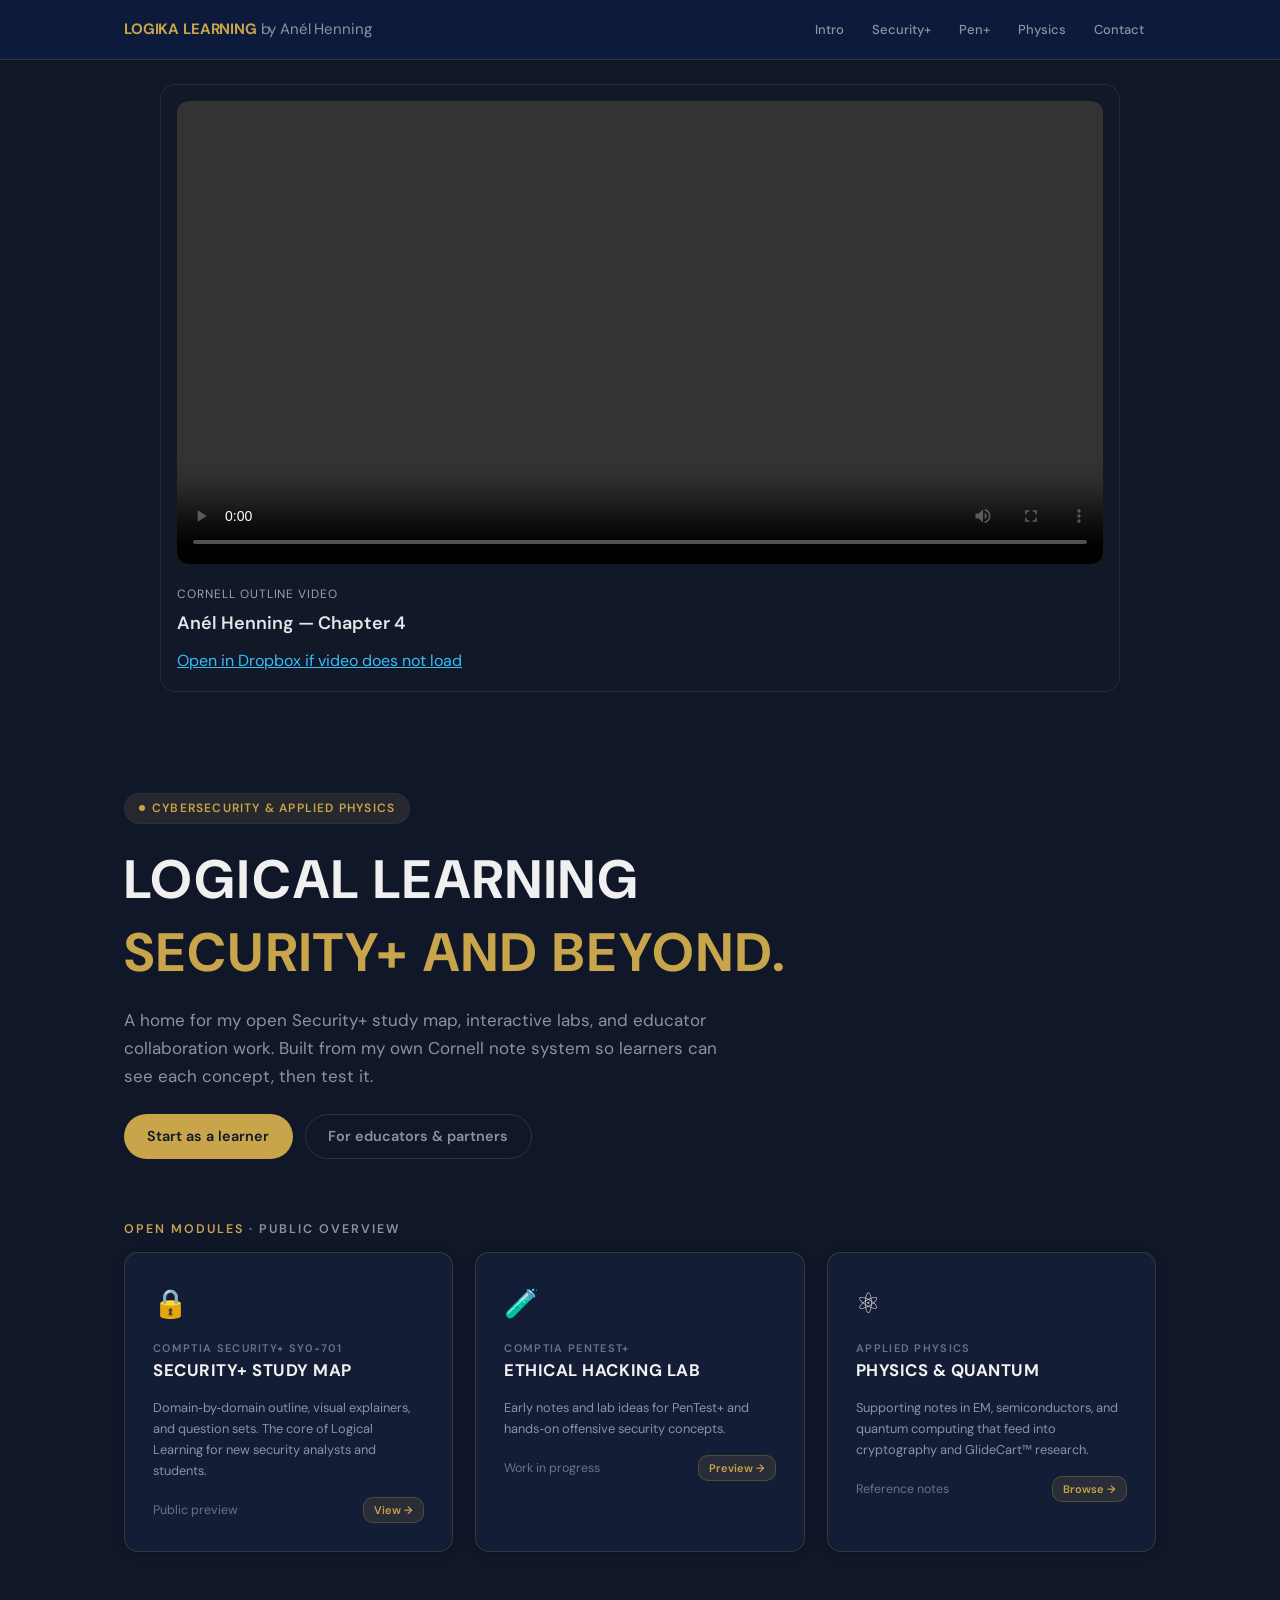
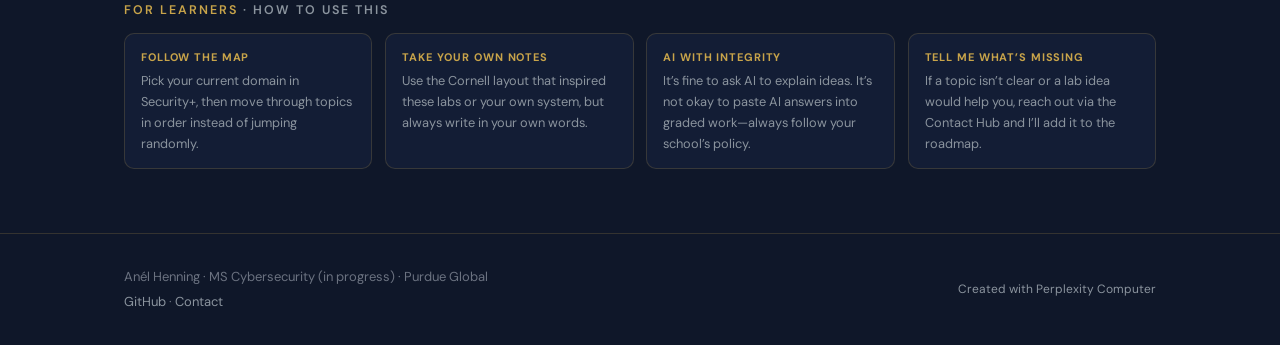
==== commit bfd525cd: "Update index.html" ====
--- a/index.html
+++ b/index.html
@@ -349,7 +349,33 @@
     </div>
   </div>
 </nav>
-
+<section class="video-section" style="padding: 24px 16px;">
+  <div style="max-width: 960px; margin: 0 auto;">
+    <div style="background: #111827; border: 1px solid rgba(255,255,255,0.08); border-radius: 16px; padding: 16px;">
+      <video controls preload="metadata" playsinline width="100%" style="border-radius: 12px;">
+        <source src="https://www.dropbox.com/scl/fi/n542s9x2obxndcx8udrik/AnelHenning_ChapterFour.mp4?rlkey=2s8awqrh3h2n15b2g3tmwh6sa&raw=1" type="video/mp4">
+        Your browser does not support the video tag.
+      </video>
+
+      <div style="margin-top: 12px;">
+        <div style="font-size: 12px; letter-spacing: 0.08em; text-transform: uppercase; color: #94a3b8;">
+          Cornell Outline Video
+        </div>
+        <div style="font-size: 18px; font-weight: 600; color: #e5e7eb; margin-top: 4px;">
+          Anél Henning — Chapter 4
+        </div>
+        <a
+          href="https://www.dropbox.com/scl/fi/n542s9x2obxndcx8udrik/AnelHenning_ChapterFour.mp4?rlkey=2s8awqrh3h2n15b2g3tmwh6sa&dl=0"
+          target="_blank"
+          rel="noopener noreferrer"
+          style="display: inline-block; margin-top: 10px; color: #38bdf8; text-decoration: underline;"
+        >
+          Open in Dropbox if video does not load
+        </a>
+      </div>
+    </div>
+  </div>
+</section>
 <section class="hero">
   <div class="container">
     <div class="hero-badge">Cybersecurity & Applied Physics</div>
@@ -474,6 +500,15 @@
     </div>
   </div>
 </footer>
-
+<script>
+document.addEventListener('DOMContentLoaded', function () {
+  const video = document.querySelector('.video-section video');
+  if (!video) return;
+  video.autoplay = false;
+  video.removeAttribute('autoplay');
+  video.volume = 0.2;
+  video.pause();
+});
+</script>
 </body>
 </html>
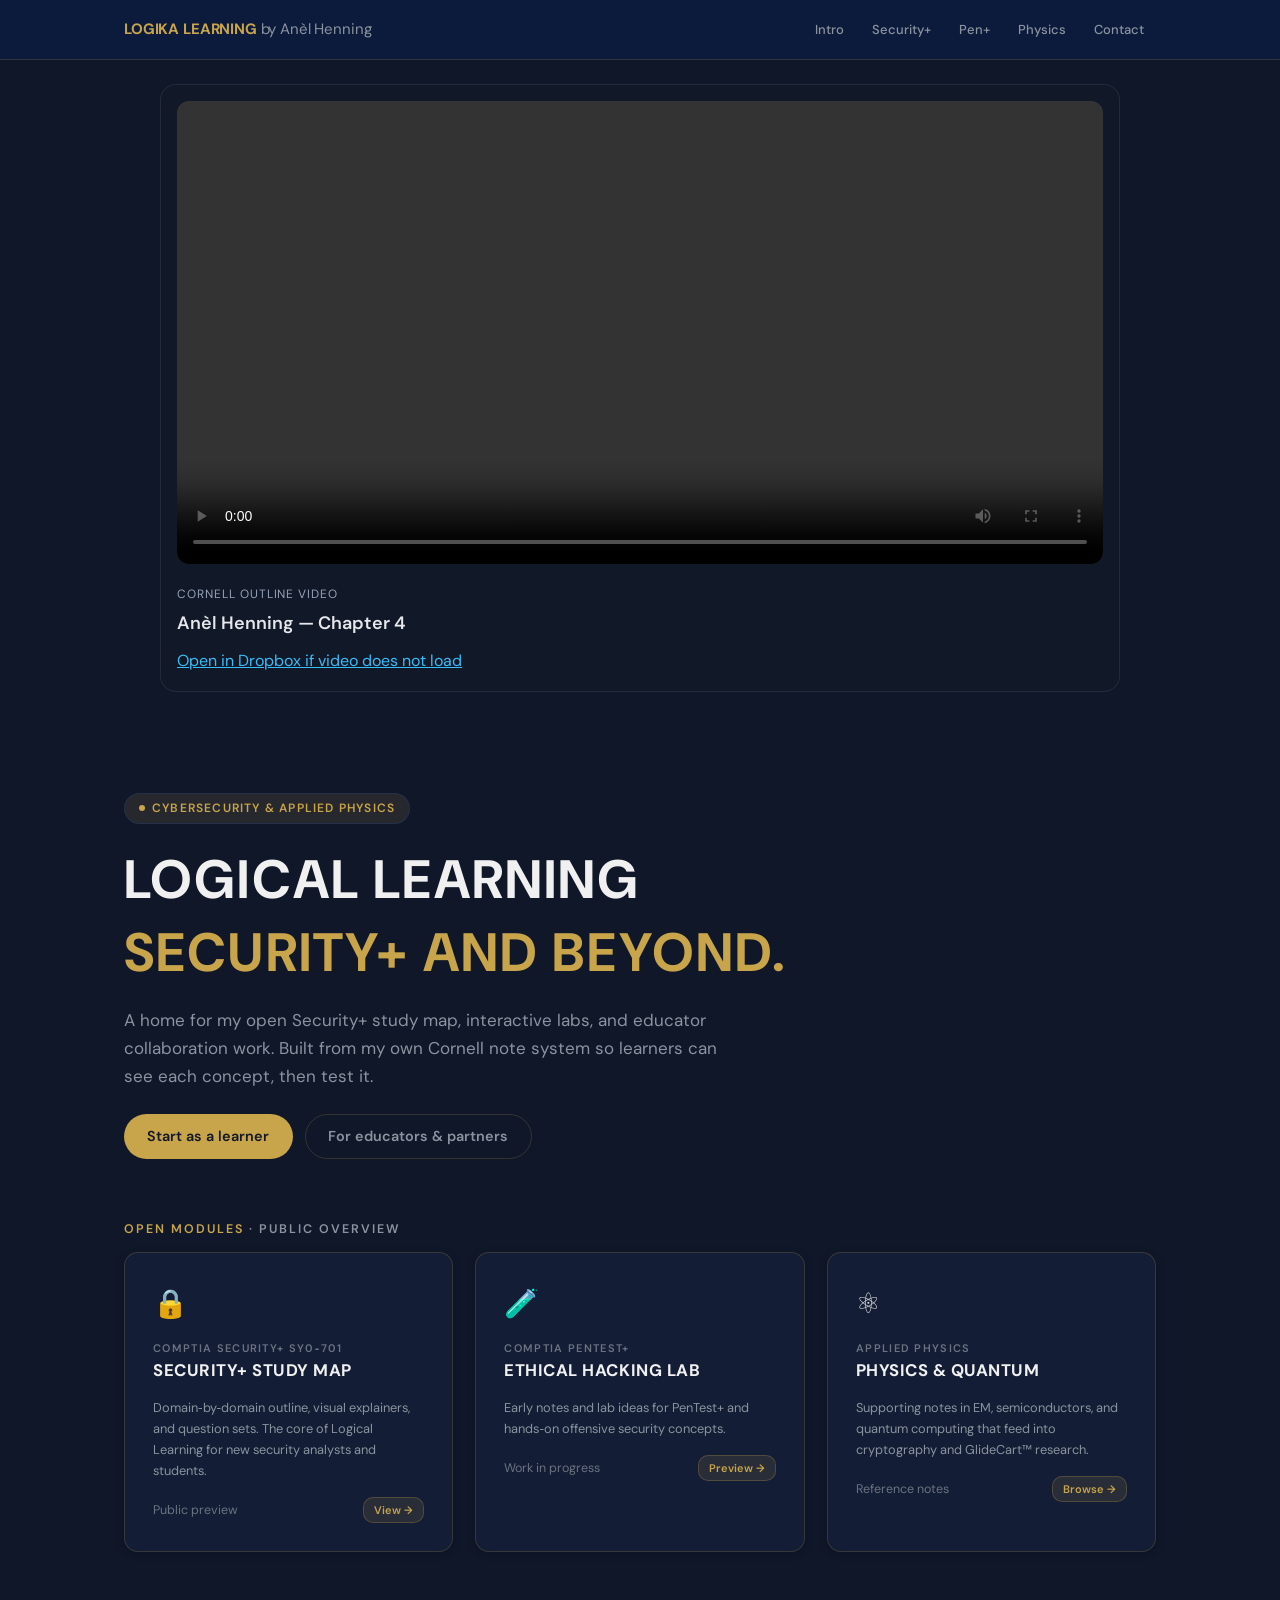
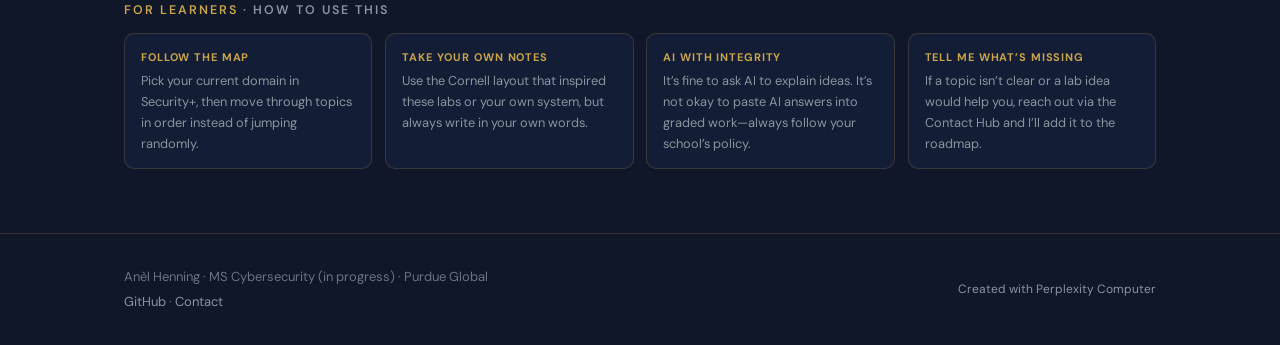
==== commit edc42e04: "Standardize name spelling to Anèl Henning Co-Authored-By: Claude Opus 5.5 <noreply@anthropic.com>" ====
--- a/index.html
+++ b/index.html
@@ -18,8 +18,8 @@
 
 <meta charset="UTF-8">
 <meta name="viewport" content="width=device-width, initial-scale=1.0">
-<title>Logical Learning — Cybersecurity & Applied Physics · Anél Henning</title>
-<meta name="description" content="Logical Learning: open Security+ study map, labs, and educator collaboration hub by Anél Henning.">
+<title>Logical Learning — Cybersecurity & Applied Physics · Anèl Henning</title>
+<meta name="description" content="Logical Learning: open Security+ study map, labs, and educator collaboration hub by Anèl Henning.">
 
 <link rel="preconnect" href="https://fonts.googleapis.com">
 <link rel="preconnect" href="https://fonts.gstatic.com" crossorigin>
@@ -338,7 +338,7 @@
 <nav>
   <div class="container">
     <div class="nav-inner">
-      <a href="index.html" class="nav-brand">LOGIKA LEARNING <span>by Anél Henning</span></a>
+      <a href="index.html" class="nav-brand">LOGIKA LEARNING <span>by Anèl Henning</span></a>
       <div class="nav-links">
         <a href="logika-learning.html">Intro</a>
         <a href="security-plus.html">Security+</a>
@@ -362,7 +362,7 @@
           Cornell Outline Video
         </div>
         <div style="font-size: 18px; font-weight: 600; color: #e5e7eb; margin-top: 4px;">
-          Anél Henning — Chapter 4
+          Anèl Henning — Chapter 4
         </div>
         <a
           href="https://www.dropbox.com/scl/fi/n542s9x2obxndcx8udrik/AnelHenning_ChapterFour.mp4?rlkey=2s8awqrh3h2n15b2g3tmwh6sa&dl=0"
@@ -485,11 +485,11 @@
   <div class="container">
     <div class="footer-inner">
       <div>
-        <p>Anél Henning · MS Cybersecurity (in progress) · Purdue Global</p>
+        <p>Anèl Henning · MS Cybersecurity (in progress) · Purdue Global</p>
         <p style="margin-top:4px;">
           <a href="https://github.com/AnelHenning2-collab" target="_blank">GitHub</a>
           ·
-          <a href="mailto:anelhenning2@student.purdueglobal.edu">Contact</a>
+          <a href="mailto:logicalcoders@outlook.com">Contact</a>
         </p>
       </div>
       <p>
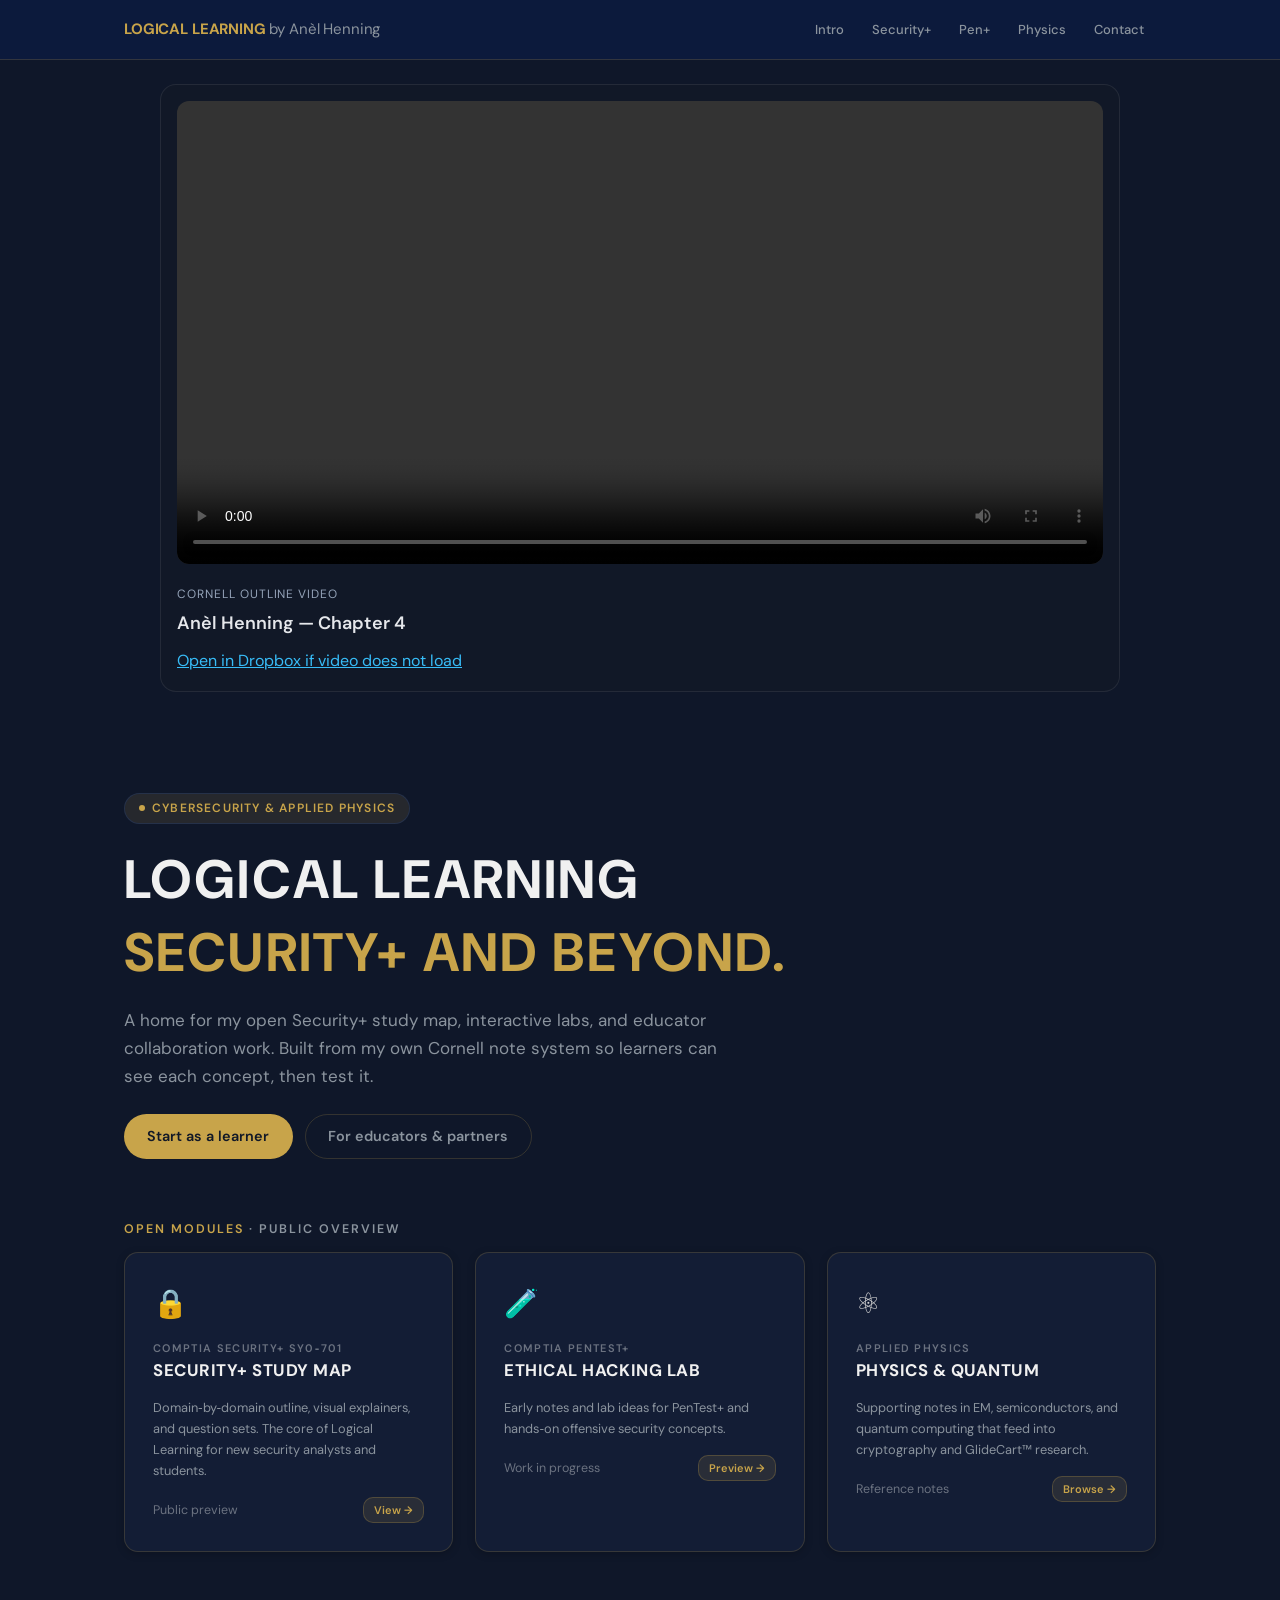
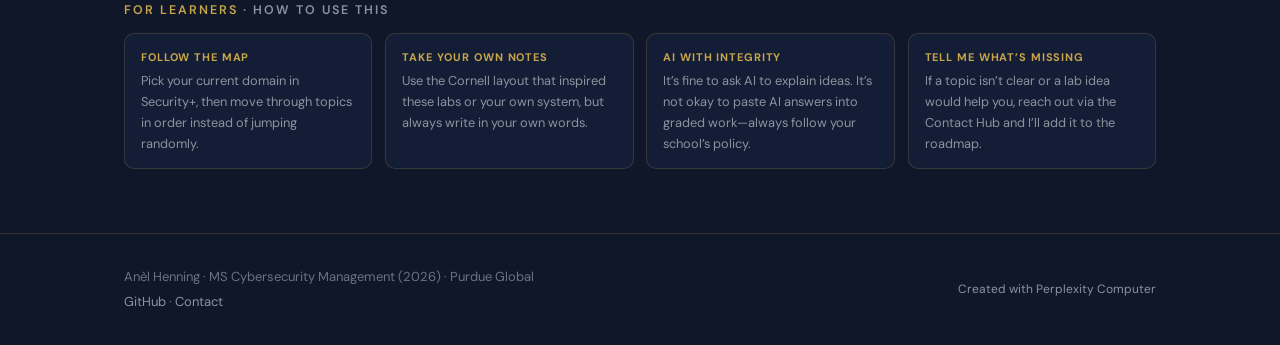
==== commit 2e5498cc: "Standardize degree, school, certification, and brand wording Co-Authored-By: Claude Opus 5.5 <norepl" ====
--- a/index.html
+++ b/index.html
@@ -338,7 +338,7 @@
 <nav>
   <div class="container">
     <div class="nav-inner">
-      <a href="index.html" class="nav-brand">LOGIKA LEARNING <span>by Anèl Henning</span></a>
+      <a href="index.html" class="nav-brand">LOGICAL LEARNING <span>by Anèl Henning</span></a>
       <div class="nav-links">
         <a href="logika-learning.html">Intro</a>
         <a href="security-plus.html">Security+</a>
@@ -485,7 +485,7 @@
   <div class="container">
     <div class="footer-inner">
       <div>
-        <p>Anèl Henning · MS Cybersecurity (in progress) · Purdue Global</p>
+        <p>Anèl Henning · MS Cybersecurity Management (2026) · Purdue Global</p>
         <p style="margin-top:4px;">
           <a href="https://github.com/AnelHenning2-collab" target="_blank">GitHub</a>
           ·
